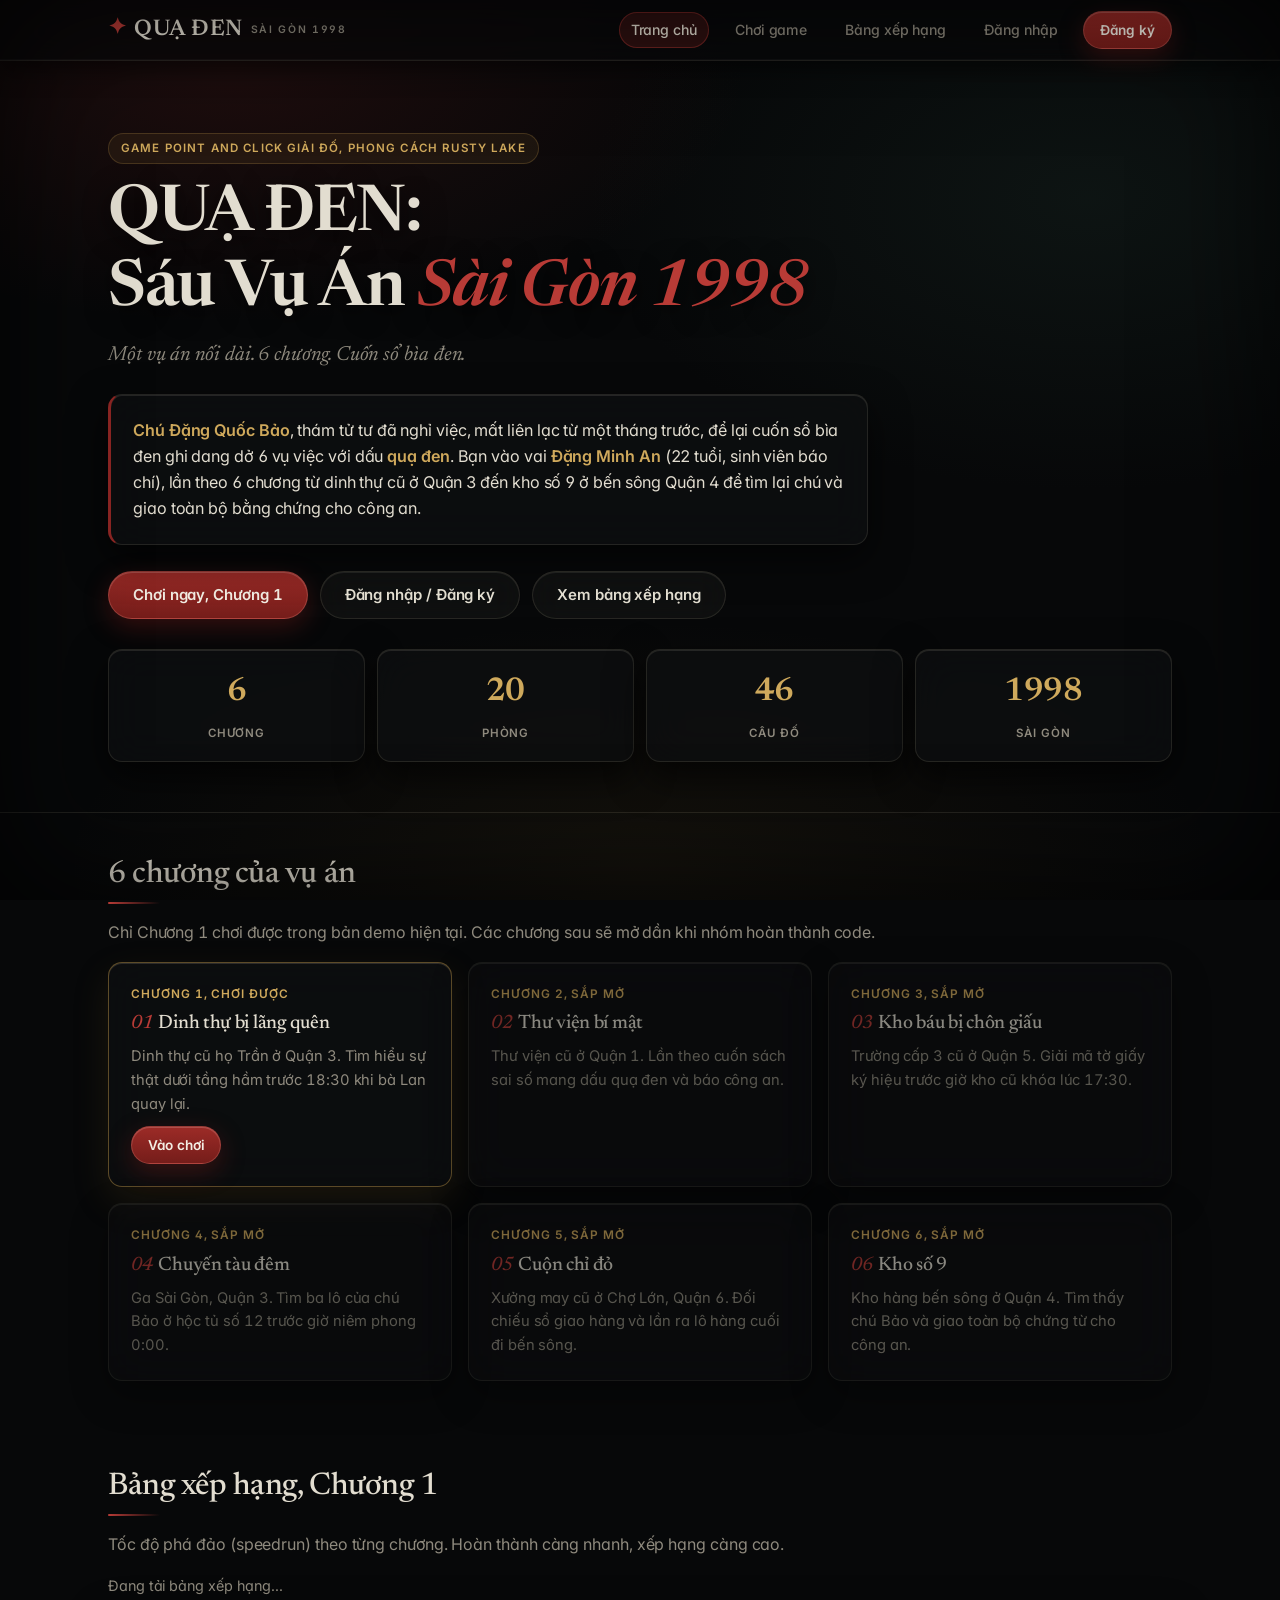
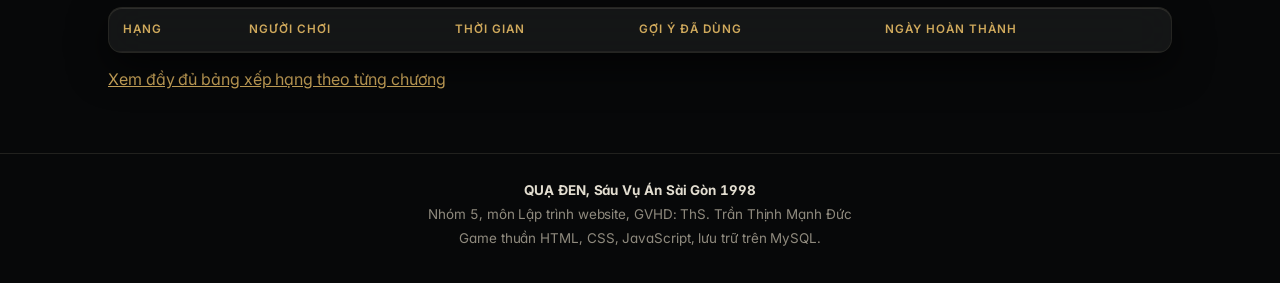
==== frontend/index.html @ 9f6449a3 "Merge branch 'main' into nam-auth-leaderboard" ====
<!doctype html>
<html lang="vi">
<head>
  <meta charset="utf-8" />
  <meta name="viewport" content="width=device-width, initial-scale=1, viewport-fit=cover" />
  <meta name="color-scheme" content="dark" />
  <title>Quạ Đen: Sáu Vụ Án Sài Gòn 1998</title>
  <link rel="preconnect" href="https://fonts.googleapis.com" />
  <link rel="preconnect" href="https://fonts.gstatic.com" crossorigin />
  <link href="https://fonts.googleapis.com/css2?family=Inter:wght@400;500;600;700&family=Newsreader:ital,opsz,wght@0,6..72,500;0,6..72,600;1,6..72,400&display=swap" rel="stylesheet" />
  <link rel="stylesheet" href="css/style.css" />
</head>
<body>
  <header class="topnav">
    <div class="wrap">
      <a class="brand" href="index.html"><span class="crow">&#10022;</span> QUẠ ĐEN <small>Sài Gòn 1998</small></a>
      <a class="navlink active" href="index.html">Trang chủ</a>
      <a class="navlink" href="game.html">Chơi game</a>
      <a class="navlink" href="leaderboard.html">Bảng xếp hạng</a>
      <span class="nav-user hidden" id="navUser"></span>
      <a class="navlink hidden" id="navLogout" href="#" onclick="return false;">Đăng xuất</a>
      <a class="navlink" id="navLogin" href="auth.html">Đăng nhập</a>
      <a class="btn small" id="navRegister" href="auth.html#dang-ky">Đăng ký</a>
    </div>
  </header>

  <main>
    <section class="hero">
      <div class="wrap">
        <p class="kicker">Game point and click giải đố, phong cách Rusty Lake</p>
        <h1>QUẠ ĐEN:<br />Sáu Vụ Án <span class="year">Sài Gòn 1998</span></h1>
        <p class="tagline">Một vụ án nối dài. 6 chương. Cuốn sổ bìa đen.</p>
        <div class="story">
          <b>Chú Đặng Quốc Bảo</b>, thám tử tư đã nghỉ việc, mất liên lạc từ một tháng trước, để lại cuốn sổ bìa đen ghi dang dở 6 vụ việc với dấu <b>quạ đen</b>.
          Bạn vào vai <b>Đặng Minh An</b> (22 tuổi, sinh viên báo chí), lần theo 6 chương từ dinh thự cũ ở Quận 3 đến kho số 9 ở bến sông Quận 4
          để tìm lại chú và giao toàn bộ bằng chứng cho công an.
        </div>
        <div class="btn-row">
          <a class="btn" href="game.html">Chơi ngay, Chương 1</a>
          <a class="btn ghost" href="auth.html">Đăng nhập / Đăng ký</a>
          <a class="btn ghost" href="leaderboard.html">Xem bảng xếp hạng</a>
        </div>
        <div class="stats">
          <div class="stat"><b>6</b><span>Chương</span></div>
          <div class="stat"><b>20</b><span>Phòng</span></div>
          <div class="stat"><b>46</b><span>Câu đố</span></div>
          <div class="stat"><b>1998</b><span>Sài Gòn</span></div>
        </div>
      </div>
    </section>

    <section class="section">
      <div class="wrap">
        <h2>6 chương của vụ án</h2>
        <p class="muted">Chỉ Chương 1 chơi được trong bản demo hiện tại. Các chương sau sẽ mở dần khi nhóm hoàn thành code.</p>
        <div class="grid" id="chapterGrid">
          <article class="card current">
            <p class="meta">Chương 1, chơi được</p>
            <h3><span class="no">01</span>Dinh thự bị lãng quên</h3>
            <p>Dinh thự cũ họ Trần ở Quận 3. Tìm hiểu sự thật dưới tầng hầm trước 18:30 khi bà Lan quay lại.</p>
            <p><a class="btn small" href="game.html">Vào chơi</a></p>
          </article>
          <article class="card locked">
            <p class="meta">Chương 2, sắp mở</p>
            <h3><span class="no">02</span>Thư viện bí mật</h3>
            <p>Thư viện cũ ở Quận 1. Lần theo cuốn sách sai số mang dấu quạ đen và báo công an.</p>
          </article>
          <article class="card locked">
            <p class="meta">Chương 3, sắp mở</p>
            <h3><span class="no">03</span>Kho báu bị chôn giấu</h3>
            <p>Trường cấp 3 cũ ở Quận 5. Giải mã tờ giấy ký hiệu trước giờ kho cũ khóa lúc 17:30.</p>
          </article>
          <article class="card locked">
            <p class="meta">Chương 4, sắp mở</p>
            <h3><span class="no">04</span>Chuyến tàu đêm</h3>
            <p>Ga Sài Gòn, Quận 3. Tìm ba lô của chú Bảo ở hộc tủ số 12 trước giờ niêm phong 0:00.</p>
          </article>
          <article class="card locked">
            <p class="meta">Chương 5, sắp mở</p>
            <h3><span class="no">05</span>Cuộn chỉ đỏ</h3>
            <p>Xưởng may cũ ở Chợ Lớn, Quận 6. Đối chiếu sổ giao hàng và lần ra lô hàng cuối đi bến sông.</p>
          </article>
          <article class="card locked">
            <p class="meta">Chương 6, sắp mở</p>
            <h3><span class="no">06</span>Kho số 9</h3>
            <p>Kho hàng bến sông ở Quận 4. Tìm thấy chú Bảo và giao toàn bộ chứng từ cho công an.</p>
          </article>
        </div>
      </div>
    </section>

    <section class="section">
      <div class="wrap">
        <h2>Bảng xếp hạng, Chương 1</h2>
        <p class="muted">Tốc độ phá đảo (speedrun) theo từng chương. Hoàn thành càng nhanh, xếp hạng càng cao.</p>
        <p class="status-line" id="homeLbStatus">Đang tải bảng xếp hạng...</p>
        <div class="table-wrap">
          <table>
            <thead>
              <tr><th>Hạng</th><th>Người chơi</th><th>Thời gian</th><th>Gợi ý đã dùng</th><th>Ngày hoàn thành</th></tr>
            </thead>
            <tbody id="homeLbBody"></tbody>
          </table>
          <p class="empty-note hidden" id="homeLbEmpty">Chương 1 chưa có ai hoàn thành. Bạn có thể là người đầu tiên.</p>
        </div>
        <p style="margin-top:14px;"><a href="leaderboard.html">Xem đầy đủ bảng xếp hạng theo từng chương</a></p>
      </div>
    </section>
  </main>

  <footer class="footer">
    <div class="wrap">
      <b>QUẠ ĐEN, Sáu Vụ Án Sài Gòn 1998</b><br />
      Nhóm 5, môn Lập trình website, GVHD: ThS. Trần Thịnh Mạnh Đức<br />
      Game thuần HTML, CSS, JavaScript, lưu trữ trên MySQL.
    </div>
  </footer>

  <script src="config.js"></script>
  <script src="js/api.js"></script>
  <script src="js/auth.js"></script>
  <script>
    /* Bảng xếp hạng thu nhỏ trên trang chủ (top 5, Chương 1). */
    document.addEventListener("DOMContentLoaded", function () {
      var status = document.getElementById("homeLbStatus");
      var body = document.getElementById("homeLbBody");
      var empty = document.getElementById("homeLbEmpty");
      function fmtTime(v) {
        if (v === null || v === undefined || v === "") return "-";
        var s = parseInt(v, 10);
        if (isNaN(s)) return String(v);
        return Math.floor(s / 60) + ":" + ("0" + (s % 60)).slice(-2);
      }
      function fmtDate(v) {
        if (!v) return "-";
        var d = new Date(String(v).replace(" ", "T"));
        if (isNaN(d.getTime())) return String(v);
        return d.toLocaleDateString("vi-VN") + " " + d.toLocaleTimeString("vi-VN", { hour: "2-digit", minute: "2-digit" });
      }
      function esc(s) {
        return String(s).replace(/[&<>"']/g, function (c) {
          return { "&": "&amp;", "<": "&lt;", ">": "&gt;", '"': "&quot;", "'": "&#39;" }[c];
        });
      }
      QD.getLeaderboard(1).then(function (data) {
        var rows = (data && (data.rows || data.bang_xep_hang || data.data)) || [];
        status.classList.add("hidden");
        if (!rows.length) { empty.classList.remove("hidden"); return; }
        rows.slice(0, 5).forEach(function (row, i) {
          var tr = document.createElement("tr");
          var ten = row.ten_dang_nhap || row.ten || row.nguoi_choi || "Người chơi ẩn danh";
          var thoiGian = row.thoi_gian_hoan_thanh !== undefined ? row.thoi_gian_hoan_thanh : row.thoi_gian;
          var ngay = row.ngay_hoan_thanh || row.ngay_tao || row.created_at;
          var soGoiY = row.so_goi_y_da_dung !== undefined ? row.so_goi_y_da_dung : (row.so_goi_y || "-");
          tr.innerHTML = "<td>" + (i + 1) + "</td><td>" + esc(ten) + "</td><td>" + fmtTime(thoiGian) + "</td><td>" + esc(String(soGoiY)) + "</td><td>" + esc(fmtDate(ngay)) + "</td>";
          body.appendChild(tr);
        });
      }).catch(function () {
        status.textContent = "Chưa tải được bảng xếp hạng vì backend chưa chạy. Hãy thử lại sau.";
      });
    });
  </script>
  <script>
    /* Danh sách chương: lấy từ backend, nếu backend chưa chạy thì giữ bản cứng hiện có. */
    document.addEventListener("DOMContentLoaded", function () {
      var grid = document.getElementById("chapterGrid");
      if (!grid) return;
      function esc(s) {
        return String(s == null ? "" : s).replace(/[&<>"']/g, function (c) {
          return { "&": "&amp;", "<": "&lt;", ">": "&gt;", '"': "&quot;", "'": "&#39;" }[c];
        });
      }
      QD.getChapters().then(function (data) {
        var rows = (data && (data.chapters || data.rows || data.data)) || [];
        if (!rows.length) return;
        rows.sort(function (a, b) {
          return (a.thu_tu || a.ma_chuong || 0) - (b.thu_tu || b.ma_chuong || 0);
        });
        grid.innerHTML = "";
        rows.forEach(function (ch) {
          var ma = ch.ma_chuong || ch.thu_tu || 0;
          var ten = ch.ten_chuong || ch.ten || ("Chương " + ma);
          var moTa = ch.mo_ta || "";
          var playable = ma === 1;
          var card = document.createElement("article");
          card.className = "card" + (playable ? " current" : " locked");
          var num = ("0" + ma).slice(-2);
          card.innerHTML =
            '<p class="meta">' + (playable ? "Chương " + ma + ", chơi được" : "Chương " + ma + ", sắp mở") + "</p>" +
            '<h3><span class="no">' + num + "</span>" + esc(ten) + "</h3>" +
            "<p>" + esc(moTa) + "</p>" +
            (playable ? '<p><a class="btn small" href="game.html">Vào chơi</a></p>' : "");
          grid.appendChild(card);
        });
      }).catch(function () { /* giữ bản cứng khi backend chưa chạy */ });
    });
  </script>
</body>
</html>
---- frontend/css/style.css ----
/* style.css: giao diện chung cho frontend game Quạ Đen.
   Phong cách: Rusty Lake Noir + Liquid Glass tối (u ám, rợn người, Sài Gòn 1998).
   Hỗ trợ responsive cho PC, Tablet, Điện thoại (dọc & ngang).
   Thuần HTML/CSS/JS, không framework, không build step. */
:root {
  --bg: #070809;
  --bg-2: #0d0f10;
  --glass: rgba(14, 16, 17, .74);
  --glass-strong: rgba(18, 20, 22, .88);
  --glass-soft: rgba(226, 221, 208, .04);
  --line: rgba(210, 198, 170, .13);
  --line-top: rgba(242, 234, 214, .11);
  --ink: #e2ddd0;
  --ink-soft: #8f8a7e;
  --gold: #b89146;
  --gold-soft: #cfa95c;
  --gold-dim: #735723;
  --blood: #8c2623;
  --blood-soft: #b83b36;
  --teal: #5d8277;
  --red: #b84a3e;
  --shadow: 0 18px 46px rgba(0, 0, 0, .72);
  --glass-shadow: inset 0 1px 0 var(--line-top), 0 14px 38px rgba(0, 0, 0, .62);
  --radius: 14px;
  --font-display: "Newsreader", Georgia, "Times New Roman", serif;
  --font-ui: -apple-system, BlinkMacSystemFont, "SF Pro Text", "Inter", "Segoe UI", system-ui, sans-serif;
}

* { box-sizing: border-box; }
html {
  -webkit-text-size-adjust: 100%;
  scroll-behavior: smooth;
}
html, body { margin: 0; padding: 0; }
body {
  background:
    radial-gradient(ellipse 65% 45% at 18% 8%, rgba(140, 38, 35, .17), transparent 62%),
    radial-gradient(ellipse 60% 50% at 85% 22%, rgba(28, 48, 42, .30), transparent 65%),
    radial-gradient(ellipse 75% 45% at 50% 96%, rgba(115, 87, 35, .12), transparent 60%),
    var(--bg);
  background-attachment: fixed;
  color: var(--ink);
  font-family: var(--font-ui);
  font-feature-settings: "cv02", "cv03", "cv04", "cv11";
  font-variant-numeric: tabular-nums;
  -webkit-font-smoothing: antialiased;
  -moz-osx-font-smoothing: grayscale;
  text-rendering: optimizeLegibility;
  line-height: 1.62;
  letter-spacing: -.005em;
  min-height: 100vh;
  min-height: 100dvh;
  display: flex;
  flex-direction: column;
  padding-bottom: env(safe-area-inset-bottom, 0px);
}
body::after {
  content: "";
  position: fixed;
  inset: 0;
  pointer-events: none;
  z-index: 40;
  box-shadow: inset 0 0 130px rgba(0, 0, 0, .78);
}
main { flex: 1 0 auto; }

h1, h2, h3, .serif {
  font-family: var(--font-display);
  font-weight: 500;
  letter-spacing: -.015em;
  line-height: 1.18;
  margin: 0 0 .5em;
}
a { color: var(--gold-soft); transition: color .18s ease; }
a:hover { color: var(--ink); }
button {
  font-family: inherit;
  cursor: pointer;
  touch-action: manipulation;
}
a, button, input {
  -webkit-tap-highlight-color: rgba(184, 145, 70, .2);
}
:focus-visible {
  outline: 2px solid var(--gold);
  outline-offset: 2px;
}
.hidden { display: none !important; }
.wrap {
  width: 100%;
  max-width: 1120px;
  margin: 0 auto;
  padding: 0 clamp(14px, 3vw, 28px);
}
.muted { color: var(--ink-soft); }
.gold { color: var(--gold-soft); }
.center { text-align: center; }

/* ---------- thanh điều hướng Liquid Glass tối ---------- */
.topnav {
  position: sticky;
  top: 0;
  z-index: 30;
  background: rgba(9, 10, 11, .78);
  border-bottom: 1px solid var(--line);
  backdrop-filter: blur(22px) saturate(140%);
  -webkit-backdrop-filter: blur(22px) saturate(140%);
  box-shadow: inset 0 -1px 0 rgba(255, 255, 255, .03), 0 8px 24px rgba(0, 0, 0, .5);
  padding-top: env(safe-area-inset-top, 0px);
}
.topnav .wrap {
  display: flex;
  align-items: center;
  gap: 8px 14px;
  min-height: 60px;
  padding-top: 8px;
  padding-bottom: 8px;
  flex-wrap: wrap;
}
.brand {
  font-family: var(--font-display);
  font-size: clamp(1.18rem, 2.3vw, 1.42rem);
  font-weight: 600;
  letter-spacing: .02em;
  color: var(--ink);
  text-decoration: none;
  margin-right: auto;
  display: inline-flex;
  align-items: center;
  gap: 8px;
  min-height: 40px;
  white-space: nowrap;
}
.brand .crow { color: var(--blood-soft); font-size: 1.35rem; line-height: 1; }
.brand small {
  font-family: var(--font-ui);
  font-size: .65rem;
  font-weight: 600;
  letter-spacing: .16em;
  color: var(--ink-soft);
  text-transform: uppercase;
}
.navlink {
  color: var(--ink-soft);
  text-decoration: none;
  font-size: .88rem;
  font-weight: 500;
  padding: 7px 12px;
  border-radius: 999px;
  min-height: 36px;
  display: inline-flex;
  align-items: center;
  white-space: nowrap;
  transition: background .18s ease, color .18s ease;
}
.navlink:hover {
  color: var(--ink);
  background: rgba(226, 221, 208, .07);
}
.navlink.active {
  color: var(--ink);
  background: rgba(140, 38, 35, .28);
  box-shadow: inset 0 0 0 1px rgba(184, 59, 54, .45);
}
.nav-user {
  font-size: .84rem;
  color: var(--gold-soft);
  font-weight: 600;
  padding: 6px 12px;
  background: var(--glass);
  border: 1px solid var(--line);
  border-radius: 999px;
  white-space: nowrap;
}

/* ---------- nút bấm ---------- */
.btn {
  display: inline-flex;
  align-items: center;
  justify-content: center;
  gap: 8px;
  background: linear-gradient(180deg, #9c2b27, #751d1a);
  color: #f3eee4;
  border: 1px solid rgba(214, 114, 108, .35);
  border-radius: 999px;
  padding: 11px 24px;
  min-height: 44px;
  font-size: .94rem;
  font-weight: 600;
  letter-spacing: -.005em;
  text-decoration: none;
  text-align: center;
  box-shadow: inset 0 1px 0 rgba(255, 225, 220, .2), 0 8px 24px rgba(117, 29, 26, .42);
  transition: transform .14s ease, filter .18s ease, box-shadow .18s ease;
}
.btn:hover {
  filter: brightness(1.1);
  color: #ffffff;
  box-shadow: inset 0 1px 0 rgba(255, 225, 220, .28), 0 10px 28px rgba(140, 38, 35, .52);
}
.btn:active { transform: scale(.98); }
.btn:disabled { opacity: .6; cursor: wait; }
.btn.ghost {
  background: var(--glass-soft);
  color: var(--ink);
  border: 1px solid var(--line);
  backdrop-filter: blur(16px);
  -webkit-backdrop-filter: blur(16px);
  box-shadow: inset 0 1px 0 rgba(255, 245, 225, .08);
}
.btn.ghost:hover {
  border-color: rgba(207, 169, 92, .45);
  color: var(--gold-soft);
  background: rgba(226, 221, 208, .08);
}
.btn.small {
  padding: 7px 16px;
  min-height: 36px;
  font-size: .85rem;
}
.btn-row {
  display: flex;
  gap: 12px;
  flex-wrap: wrap;
}

/* ---------- hero trang chủ ---------- */
.hero {
  padding: clamp(38px, 6vw, 72px) 0 clamp(28px, 4vw, 44px);
  border-bottom: 1px solid var(--line);
}
.hero .kicker {
  display: inline-block;
  color: var(--gold-soft);
  background: rgba(184, 145, 70, .09);
  border: 1px solid rgba(184, 145, 70, .25);
  padding: 5px 12px;
  border-radius: 999px;
  font-size: .72rem;
  font-weight: 600;
  letter-spacing: .1em;
  text-transform: uppercase;
  margin: 0 0 14px;
}
.hero h1 {
  font-size: clamp(2.2rem, 5.8vw, 4rem);
  font-weight: 600;
  letter-spacing: -.02em;
  margin-bottom: 10px;
  color: var(--ink);
  text-shadow: 0 6px 26px rgba(0, 0, 0, .8);
}
.hero h1 .year {
  color: var(--blood-soft);
  font-style: italic;
}
.hero .tagline {
  font-family: var(--font-display);
  font-style: italic;
  font-size: clamp(1.08rem, 2.3vw, 1.28rem);
  color: var(--ink-soft);
  max-width: 640px;
  margin: 0;
}
.hero .story {
  margin: 22px 0 26px;
  padding: clamp(16px, 2.5vw, 22px);
  background: var(--glass);
  backdrop-filter: blur(20px) saturate(140%);
  -webkit-backdrop-filter: blur(20px) saturate(140%);
  border: 1px solid var(--line);
  border-left: 3px solid var(--blood);
  border-radius: var(--radius);
  box-shadow: var(--glass-shadow);
  max-width: 760px;
  font-size: clamp(.94rem, 1.8vw, 1.01rem);
}
.hero .story b { color: var(--gold-soft); font-weight: 600; }
.stats {
  display: grid;
  grid-template-columns: repeat(4, minmax(0, 1fr));
  gap: 12px;
  margin: 30px 0 6px;
}
.stat {
  background: var(--glass);
  backdrop-filter: blur(18px) saturate(140%);
  -webkit-backdrop-filter: blur(18px) saturate(140%);
  border: 1px solid var(--line);
  border-radius: var(--radius);
  box-shadow: var(--glass-shadow);
  padding: 16px 12px;
  text-align: center;
}
.stat b {
  display: block;
  font-family: var(--font-display);
  font-size: clamp(1.55rem, 3vw, 2.05rem);
  font-weight: 600;
  color: var(--gold-soft);
}
.stat span {
  font-size: .72rem;
  font-weight: 600;
  letter-spacing: .08em;
  text-transform: uppercase;
  color: var(--ink-soft);
}

/* ---------- section, card Liquid Glass ---------- */
.section { padding: clamp(28px, 4.5vw, 44px) 0; }
.section h2 {
  font-size: clamp(1.5rem, 3.2vw, 1.95rem);
  color: var(--ink);
}
.section h2::after {
  content: "";
  display: block;
  width: 52px;
  height: 2px;
  background: linear-gradient(90deg, var(--blood-soft), transparent);
  margin-top: 8px;
  border-radius: 999px;
}
.grid {
  display: grid;
  grid-template-columns: repeat(auto-fill, minmax(280px, 1fr));
  gap: 16px;
}
.card {
  background: var(--glass);
  backdrop-filter: blur(20px) saturate(140%);
  -webkit-backdrop-filter: blur(20px) saturate(140%);
  border: 1px solid var(--line);
  border-radius: var(--radius);
  box-shadow: var(--glass-shadow);
  padding: 20px 22px;
  display: flex;
  flex-direction: column;
  gap: 6px;
  transition: transform .18s ease, border-color .18s ease;
}
.card:hover { border-color: rgba(207, 169, 92, .3); }
.card h3 { font-size: 1.22rem; margin-bottom: 2px; }
.card h3 .no { color: var(--blood-soft); margin-right: 6px; font-style: italic; }
.card p { margin: 2px 0; color: var(--ink-soft); font-size: .92rem; }
.card .meta {
  font-size: .74rem;
  color: var(--gold-soft);
  font-weight: 600;
  letter-spacing: .08em;
  text-transform: uppercase;
}
.card.locked { opacity: .6; }
.card.current {
  border-color: rgba(184, 145, 70, .48);
  box-shadow: inset 0 1px 0 rgba(242, 234, 214, .14), 0 14px 36px rgba(115, 87, 35, .18);
}

/* ---------- bảng ---------- */
.table-wrap {
  overflow-x: auto;
  -webkit-overflow-scrolling: touch;
  border: 1px solid var(--line);
  border-radius: var(--radius);
  background: var(--glass);
  backdrop-filter: blur(20px) saturate(140%);
  -webkit-backdrop-filter: blur(20px) saturate(140%);
  box-shadow: var(--glass-shadow);
}
table {
  width: 100%;
  min-width: 520px;
  border-collapse: collapse;
  background: transparent;
}
th, td {
  padding: 12px 14px;
  text-align: left;
  font-size: .92rem;
  border-bottom: 1px solid rgba(210, 198, 170, .07);
}
th {
  background: rgba(226, 221, 208, .04);
  color: var(--gold-soft);
  font-size: .73rem;
  font-weight: 600;
  letter-spacing: .09em;
  text-transform: uppercase;
  white-space: nowrap;
}
tr:last-child td { border-bottom: none; }
tr:nth-child(even) td { background: rgba(255, 255, 255, .015); }
td:first-child {
  font-family: var(--font-display);
  font-size: 1.05rem;
  font-weight: 600;
  color: var(--gold-soft);
}

/* ---------- form (PC 2 cột, Mobile 1 cột) ---------- */
.auth-grid {
  display: grid;
  grid-template-columns: repeat(2, minmax(0, 1fr));
  gap: 20px;
  align-items: start;
}
.form-card { max-width: 960px; margin: 0 auto; }
.form-card .card { padding: clamp(20px, 3vw, 28px); }
label {
  display: block;
  font-size: .85rem;
  font-weight: 600;
  color: var(--ink);
  margin: 12px 0 6px;
}
input[type=text], input[type=email], input[type=password] {
  width: 100%;
  padding: 12px 14px;
  min-height: 44px;
  font-size: .96rem;
  font-family: inherit;
  background: rgba(7, 8, 9, .72);
  color: var(--ink);
  border: 1px solid var(--line);
  border-radius: 10px;
  transition: border-color .16s ease, box-shadow .16s ease;
}
input:focus {
  outline: none;
  border-color: var(--gold);
  box-shadow: 0 0 0 3px rgba(184, 145, 70, .2);
}
.form-card .btn { width: 100%; margin-top: 18px; }
.msg {
  margin-top: 14px;
  padding: 10px 14px;
  border-radius: 10px;
  font-size: .9rem;
}
.msg-ok {
  background: rgba(93, 130, 119, .18);
  border: 1px solid var(--teal);
  color: #a9cfc3;
}
.msg-error {
  background: rgba(140, 38, 35, .24);
  border: 1px solid var(--blood-soft);
  color: #f0b2ad;
}
.form-switch {
  margin-top: 14px;
  text-align: center;
  font-size: .88rem;
  color: var(--ink-soft);
}

/* ---------- tab chương (bảng xếp hạng) ---------- */
.lb-tabs {
  display: flex;
  gap: 8px;
  flex-wrap: wrap;
  margin: 18px 0;
}
.lb-tab {
  background: var(--glass);
  backdrop-filter: blur(14px);
  -webkit-backdrop-filter: blur(14px);
  color: var(--ink-soft);
  border: 1px solid var(--line);
  border-radius: 999px;
  padding: 8px 16px;
  min-height: 38px;
  font-size: .86rem;
  font-weight: 500;
  white-space: nowrap;
  transition: border-color .15s ease, color .15s ease, background .15s ease;
}
.lb-tab:hover { border-color: rgba(207, 169, 92, .4); color: var(--ink); }
.lb-tab.active {
  background: linear-gradient(180deg, #9c2b27, #751d1a);
  border-color: rgba(214, 114, 108, .35);
  color: #f3eee4;
  font-weight: 600;
}
.status-line { color: var(--ink-soft); font-size: .9rem; margin: 10px 0; }
.empty-note { padding: 26px; text-align: center; color: var(--ink-soft); }

/* ---------- footer ---------- */
.footer {
  border-top: 1px solid var(--line);
  padding: 24px 0 32px;
  color: var(--ink-soft);
  font-size: .84rem;
  text-align: center;
  line-height: 1.8;
}
.footer b { color: var(--ink); }

/* ---------- Tablet (<= 820px) ---------- */
@media (max-width: 820px) {
  .auth-grid { grid-template-columns: 1fr; max-width: 520px; margin: 0 auto; }
  .stats { grid-template-columns: repeat(2, minmax(0, 1fr)); }
}

/* ---------- Mobile (<= 640px) ---------- */
@media (max-width: 640px) {
  .topnav .wrap {
    gap: 6px 8px;
    padding-top: 10px;
    padding-bottom: 10px;
  }
  .brand {
    width: 100%;
    margin-right: 0;
    justify-content: space-between;
    padding-bottom: 4px;
    border-bottom: 1px solid rgba(210, 198, 170, .1);
  }
  .navlink {
    font-size: .84rem;
    padding: 6px 10px;
    min-height: 36px;
  }
  .nav-user {
    font-size: .78rem;
    padding: 4px 10px;
  }
  .btn-row { flex-direction: column; }
  .btn-row .btn { width: 100%; }
  .grid { grid-template-columns: 1fr; }
  .lb-tabs {
    flex-wrap: nowrap;
    overflow-x: auto;
    -webkit-overflow-scrolling: touch;
    scrollbar-width: none;
    padding-bottom: 4px;
  }
  .lb-tabs::-webkit-scrollbar { display: none; }
  th, td {
    padding: 10px 10px;
    font-size: .85rem;
  }
}

@media (prefers-reduced-motion: reduce) {
  html { scroll-behavior: auto; }
  .btn, .navlink, .lb-tab, .card { transition: none; }
}
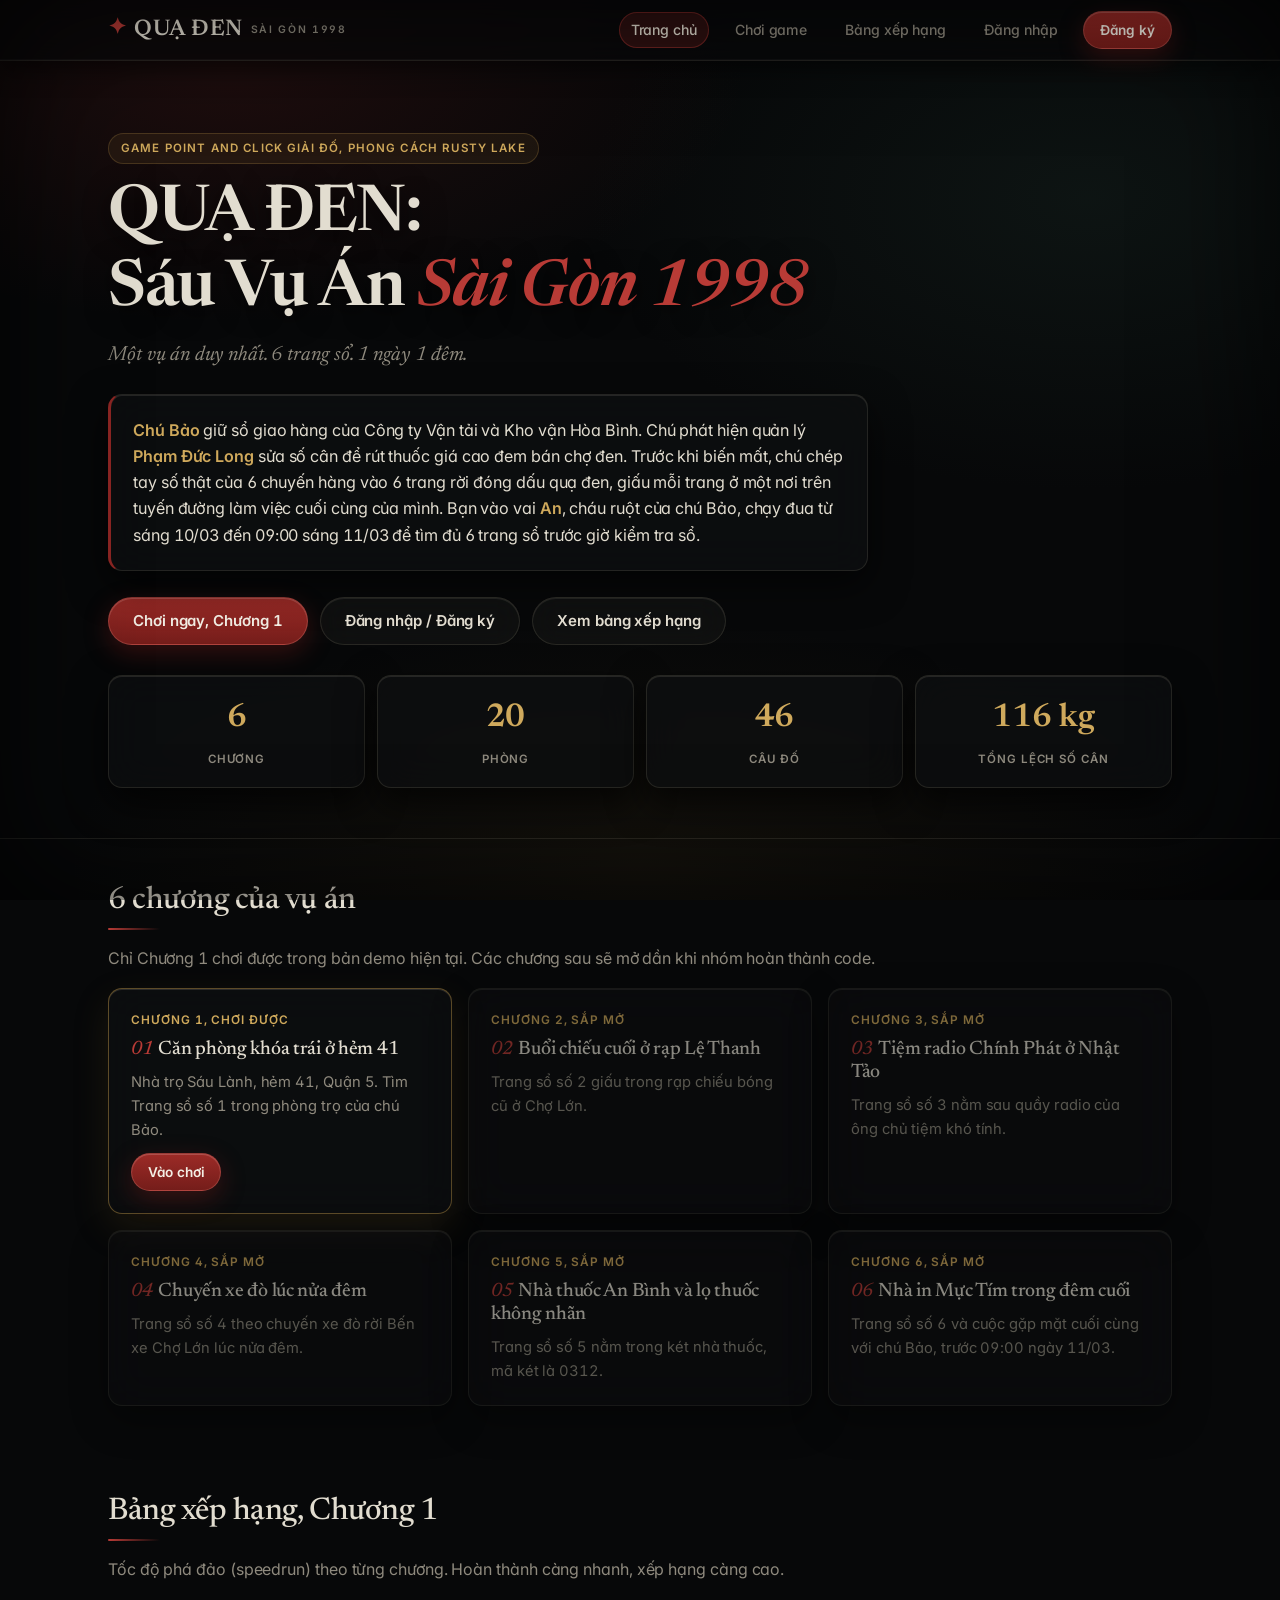
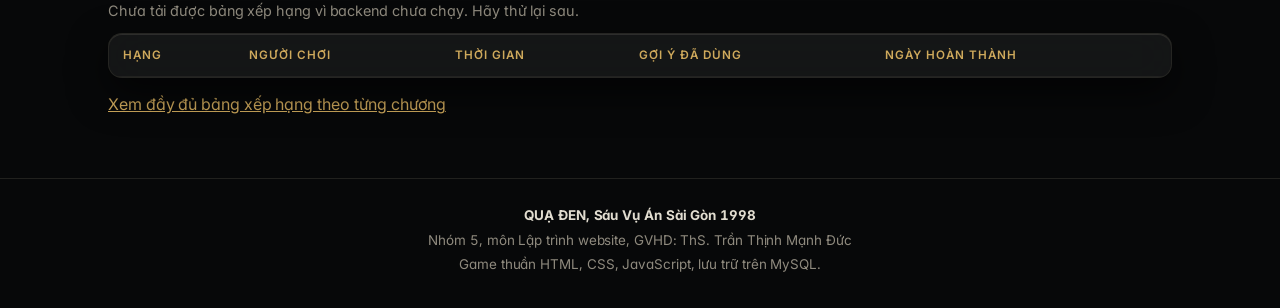
==== commit d939189f: "fix: dong bo chu hien thi chuong 1 theo kich ban hem 41" ====
--- a/frontend/index.html
+++ b/frontend/index.html
@@ -29,11 +29,14 @@
       <div class="wrap">
         <p class="kicker">Game point and click giải đố, phong cách Rusty Lake</p>
         <h1>QUẠ ĐEN:<br />Sáu Vụ Án <span class="year">Sài Gòn 1998</span></h1>
-        <p class="tagline">Một vụ án nối dài. 6 chương. Cuốn sổ bìa đen.</p>
+        <p class="tagline">Một vụ án duy nhất. 6 trang sổ. 1 ngày 1 đêm.</p>
         <div class="story">
-          <b>Chú Đặng Quốc Bảo</b>, thám tử tư đã nghỉ việc, mất liên lạc từ một tháng trước, để lại cuốn sổ bìa đen ghi dang dở 6 vụ việc với dấu <b>quạ đen</b>.
-          Bạn vào vai <b>Đặng Minh An</b> (22 tuổi, sinh viên báo chí), lần theo 6 chương từ dinh thự cũ ở Quận 3 đến kho số 9 ở bến sông Quận 4
-          để tìm lại chú và giao toàn bộ bằng chứng cho công an.
+          <b>Chú Bảo</b> giữ sổ giao hàng của Công ty Vận tải và Kho vận Hòa Bình.
+          Chú phát hiện quản lý <b>Phạm Đức Long</b> sửa số cân để rút thuốc giá cao đem bán chợ đen.
+          Trước khi biến mất, chú chép tay số thật của 6 chuyến hàng vào 6 trang rời đóng dấu quạ đen,
+          giấu mỗi trang ở một nơi trên tuyến đường làm việc cuối cùng của mình.
+          Bạn vào vai <b>An</b>, cháu ruột của chú Bảo, chạy đua từ sáng 10/03 đến 09:00 sáng 11/03
+          để tìm đủ 6 trang sổ trước giờ kiểm tra sổ.
         </div>
         <div class="btn-row">
           <a class="btn" href="game.html">Chơi ngay, Chương 1</a>
@@ -44,7 +47,7 @@
           <div class="stat"><b>6</b><span>Chương</span></div>
           <div class="stat"><b>20</b><span>Phòng</span></div>
           <div class="stat"><b>46</b><span>Câu đố</span></div>
-          <div class="stat"><b>1998</b><span>Sài Gòn</span></div>
+          <div class="stat"><b>116 kg</b><span>Tổng lệch số cân</span></div>
         </div>
       </div>
     </section>
@@ -56,34 +59,34 @@
         <div class="grid" id="chapterGrid">
           <article class="card current">
             <p class="meta">Chương 1, chơi được</p>
-            <h3><span class="no">01</span>Dinh thự bị lãng quên</h3>
-            <p>Dinh thự cũ họ Trần ở Quận 3. Tìm hiểu sự thật dưới tầng hầm trước 18:30 khi bà Lan quay lại.</p>
+            <h3><span class="no">01</span>Căn phòng khóa trái ở hẻm 41</h3>
+            <p>Nhà trọ Sáu Lành, hẻm 41, Quận 5. Tìm Trang sổ số 1 trong phòng trọ của chú Bảo.</p>
             <p><a class="btn small" href="game.html">Vào chơi</a></p>
           </article>
           <article class="card locked">
             <p class="meta">Chương 2, sắp mở</p>
-            <h3><span class="no">02</span>Thư viện bí mật</h3>
-            <p>Thư viện cũ ở Quận 1. Lần theo cuốn sách sai số mang dấu quạ đen và báo công an.</p>
+            <h3><span class="no">02</span>Buổi chiếu cuối ở rạp Lệ Thanh</h3>
+            <p>Trang sổ số 2 giấu trong rạp chiếu bóng cũ ở Chợ Lớn.</p>
           </article>
           <article class="card locked">
             <p class="meta">Chương 3, sắp mở</p>
-            <h3><span class="no">03</span>Kho báu bị chôn giấu</h3>
-            <p>Trường cấp 3 cũ ở Quận 5. Giải mã tờ giấy ký hiệu trước giờ kho cũ khóa lúc 17:30.</p>
+            <h3><span class="no">03</span>Tiệm radio Chính Phát ở Nhật Tảo</h3>
+            <p>Trang sổ số 3 nằm sau quầy radio của ông chủ tiệm khó tính.</p>
           </article>
           <article class="card locked">
             <p class="meta">Chương 4, sắp mở</p>
-            <h3><span class="no">04</span>Chuyến tàu đêm</h3>
-            <p>Ga Sài Gòn, Quận 3. Tìm ba lô của chú Bảo ở hộc tủ số 12 trước giờ niêm phong 0:00.</p>
+            <h3><span class="no">04</span>Chuyến xe đò lúc nửa đêm</h3>
+            <p>Trang sổ số 4 theo chuyến xe đò rời Bến xe Chợ Lớn lúc nửa đêm.</p>
           </article>
           <article class="card locked">
             <p class="meta">Chương 5, sắp mở</p>
-            <h3><span class="no">05</span>Cuộn chỉ đỏ</h3>
-            <p>Xưởng may cũ ở Chợ Lớn, Quận 6. Đối chiếu sổ giao hàng và lần ra lô hàng cuối đi bến sông.</p>
+            <h3><span class="no">05</span>Nhà thuốc An Bình và lọ thuốc không nhãn</h3>
+            <p>Trang sổ số 5 nằm trong két nhà thuốc, mã két là 0312.</p>
           </article>
           <article class="card locked">
             <p class="meta">Chương 6, sắp mở</p>
-            <h3><span class="no">06</span>Kho số 9</h3>
-            <p>Kho hàng bến sông ở Quận 4. Tìm thấy chú Bảo và giao toàn bộ chứng từ cho công an.</p>
+            <h3><span class="no">06</span>Nhà in Mực Tím trong đêm cuối</h3>
+            <p>Trang sổ số 6 và cuộc gặp mặt cuối cùng với chú Bảo, trước 09:00 ngày 11/03.</p>
           </article>
         </div>
       </div>
